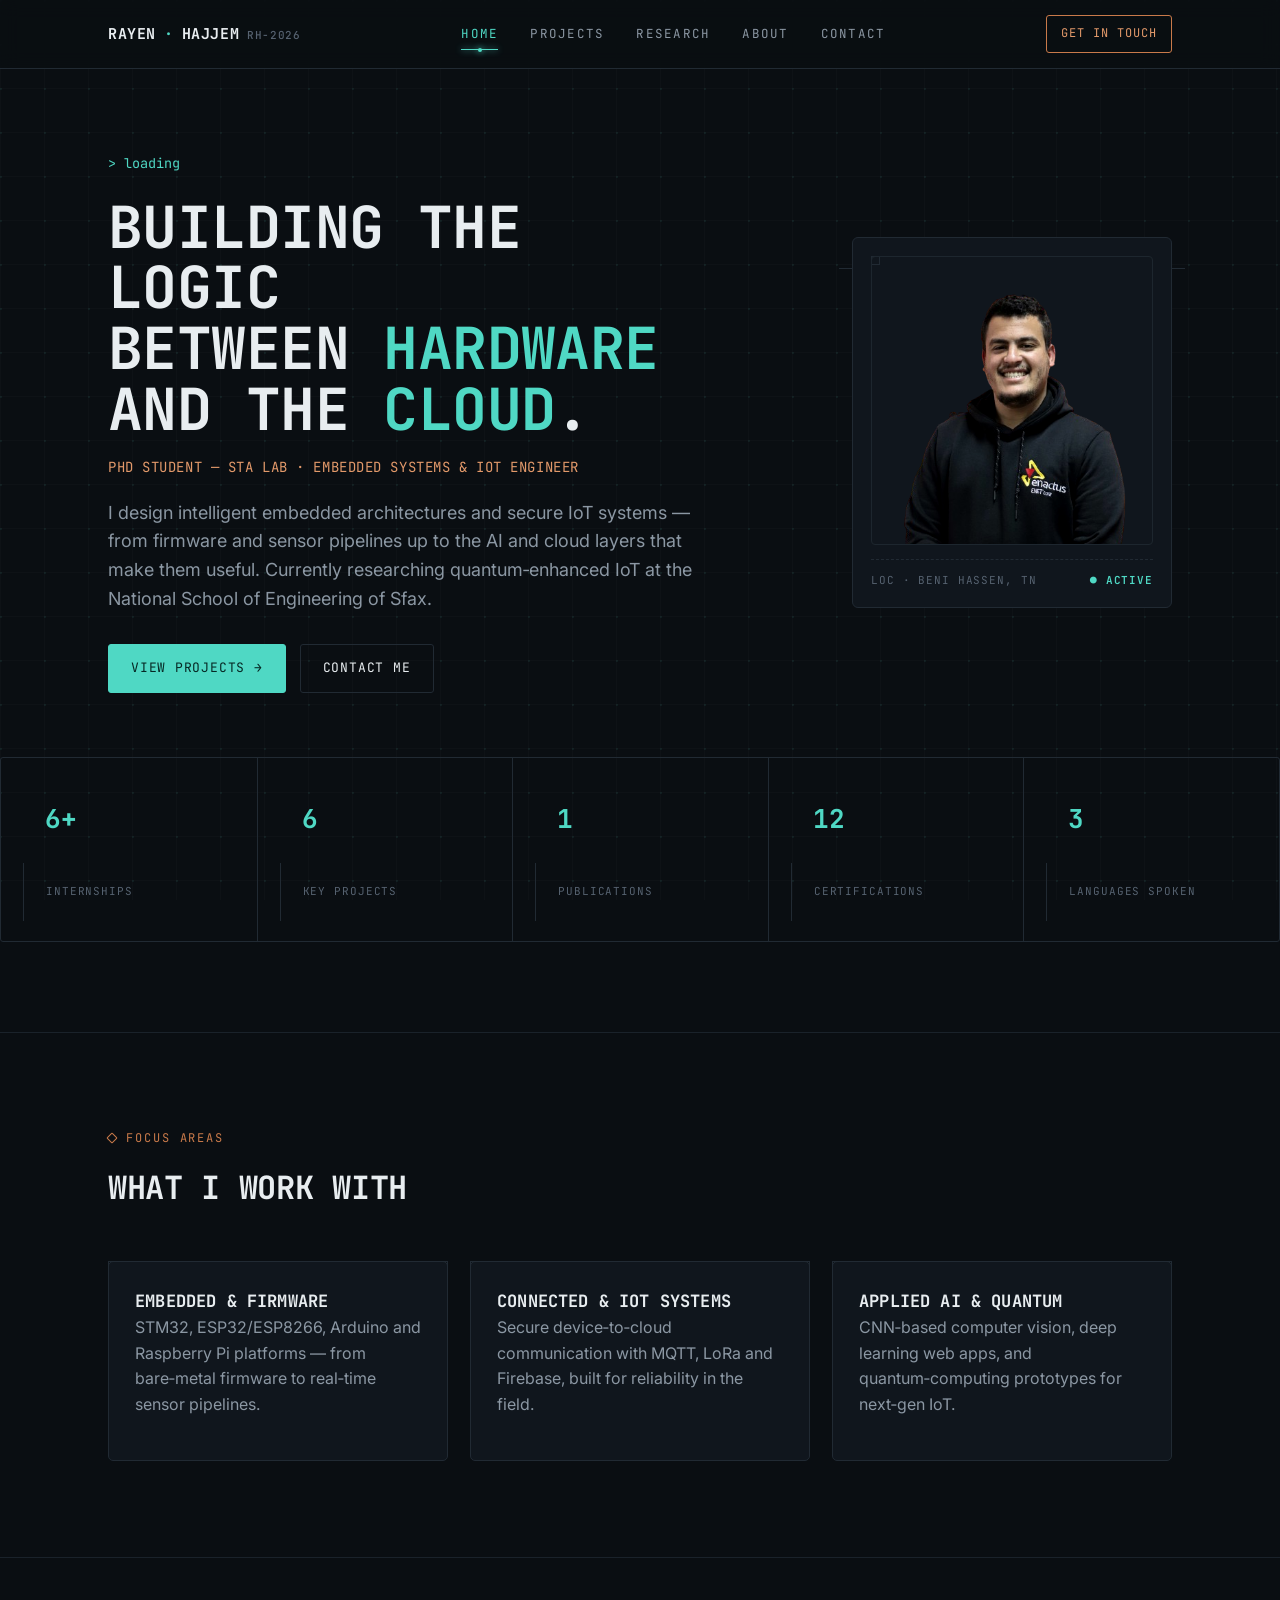
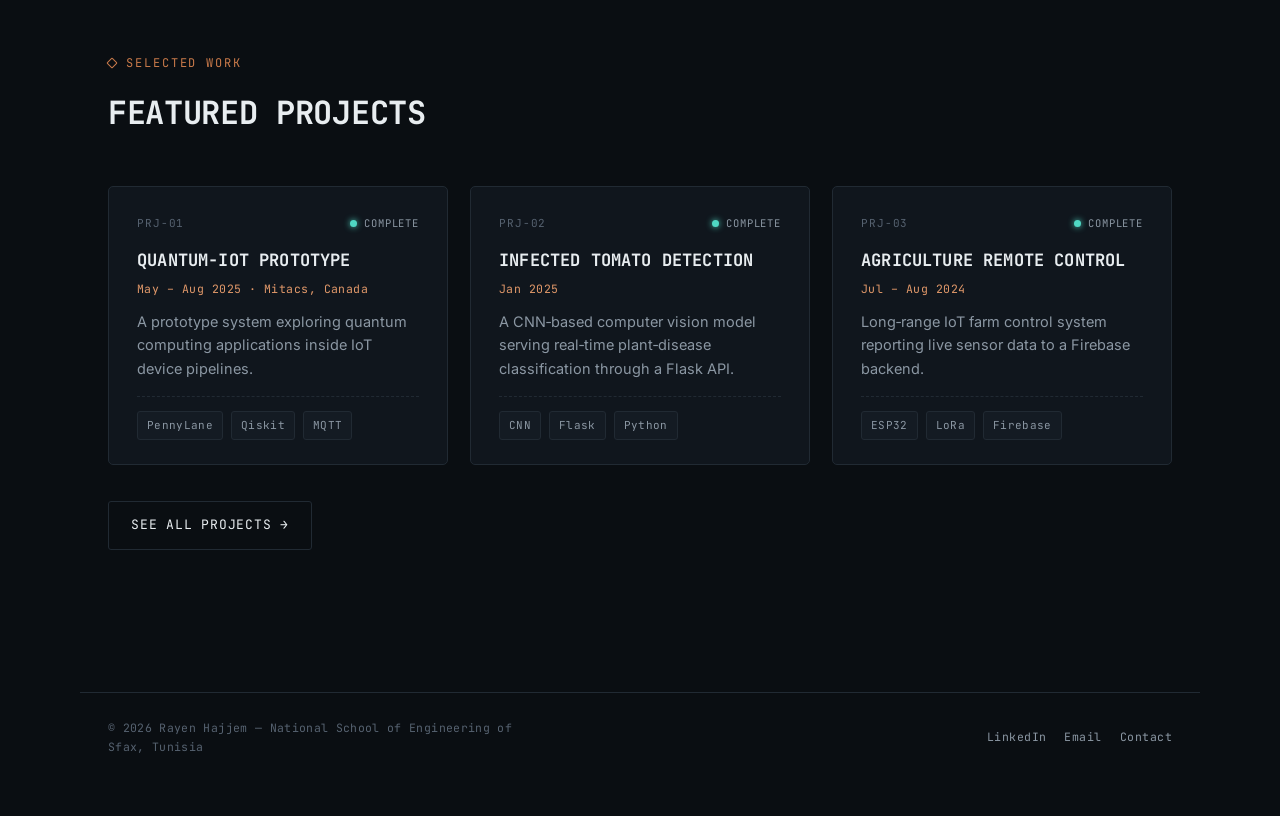
==== index.html @ 05e2f28f "Add files via upload" ====
<!DOCTYPE html>
<html lang="en">
<head>
<meta charset="UTF-8">
<meta name="viewport" content="width=device-width, initial-scale=1.0">
<title>Rayen Hajjem — Embedded &amp; Connected Systems Engineer</title>
<meta name="description" content="Rayen Hajjem — PhD student, embedded systems &amp; IoT engineer. Quantum-IoT research, secure connected systems, and applied AI.">
<link rel="preconnect" href="https://fonts.googleapis.com">
<link rel="stylesheet" href="style.css">
</head>
<body>

<header class="topbar">
  <div class="topbar-inner">
    <a href="index.html" class="brand">RAYEN<span class="dot">·</span>HAJJEM <span class="part-no">RH‑2026</span></a>
    <nav class="navlinks" id="navlinks">
      <a href="index.html" class="active">Home</a>
      <a href="projects.html">Projects</a>
      <a href="research.html">Research</a>
      <a href="about.html">About</a>
      <a href="contact.html">Contact</a>
    </nav>
    <a href="contact.html" class="navcta">Get in touch</a>
    <button class="menu-toggle" aria-label="Toggle menu" aria-expanded="false">
      <svg viewBox="0 0 24 24" fill="none" stroke="currentColor" stroke-width="2"><path d="M3 6h18M3 12h18M3 18h18"/></svg>
    </button>
  </div>
</header>

<main>
  <section class="hero">
    <div class="wrap hero-grid">
      <div>
        <div class="terminal" data-terminal='["> booting rh_profile.sys …","> loading embedded_systems.ko","> connecting sta_lab::phd …  OK"]'></div>
        <h1>Building the logic<br>between <span>hardware</span> and the <span>cloud</span>.</h1>
        <p class="hero-role">PhD Student — STA Lab · Embedded Systems &amp; IoT Engineer</p>
        <p class="lede">I design intelligent embedded architectures and secure IoT systems — from firmware and sensor pipelines up to the AI and cloud layers that make them useful. Currently researching quantum‑enhanced IoT at the National School of Engineering of Sfax.</p>
        <div class="hero-actions">
          <a href="projects.html" class="btn btn-primary">View projects →</a>
          <a href="contact.html" class="btn btn-ghost">Contact me</a>
        </div>
      </div>

      <div class="chip-frame reveal">
        <div class="card-corner"></div>
        <div class="card-corner"></div>
        <img src="photo.png" alt="Portrait of Rayen Hajjem" class="chip-photo">
        <div class="chip-caption">
          <span>LOC · Beni Hassen, TN</span>
          <b>● ACTIVE</b>
        </div>
      </div>
    </div>

    <div class="stat-strip reveal">
      <div>
        <div class="stat-num">6+</div>
        <div class="stat-label">Internships</div>
      </div>
      <div>
        <div class="stat-num">6</div>
        <div class="stat-label">Key Projects</div>
      </div>
      <div>
        <div class="stat-num">1</div>
        <div class="stat-label">Publications</div>
      </div>
      <div>
        <div class="stat-num">12</div>
        <div class="stat-label">Certifications</div>
      </div>
      <div>
        <div class="stat-num">3</div>
        <div class="stat-label">Languages Spoken</div>
      </div>
    </div>
  </section>

  <section>
    <div class="wrap">
      <div class="section-head reveal">
        <p class="eyebrow">Focus areas</p>
        <h2>What I work with</h2>
      </div>
      <div class="grid grid-3">
        <div class="card reveal">
          <span class="card-corner"></span><span class="card-corner"></span>
          <h3>Embedded &amp; Firmware</h3>
          <p>STM32, ESP32/ESP8266, Arduino and Raspberry Pi platforms — from bare‑metal firmware to real‑time sensor pipelines.</p>
        </div>
        <div class="card reveal">
          <span class="card-corner"></span><span class="card-corner"></span>
          <h3>Connected &amp; IoT Systems</h3>
          <p>Secure device‑to‑cloud communication with MQTT, LoRa and Firebase, built for reliability in the field.</p>
        </div>
        <div class="card reveal">
          <span class="card-corner"></span><span class="card-corner"></span>
          <h3>Applied AI &amp; Quantum</h3>
          <p>CNN‑based computer vision, deep learning web apps, and quantum‑computing prototypes for next‑gen IoT.</p>
        </div>
      </div>
    </div>
  </section>

  <section>
    <div class="wrap">
      <div class="section-head reveal">
        <p class="eyebrow">Selected work</p>
        <h2>Featured projects</h2>
      </div>
      <div class="grid grid-3">
        <div class="pcard reveal">
          <div class="pcard-top"><span class="pcard-id">PRJ‑01</span><span class="pcard-status"><span class="led"></span>Complete</span></div>
          <h3>Quantum‑IoT Prototype</h3>
          <span class="date">May – Aug 2025 · Mitacs, Canada</span>
          <p>A prototype system exploring quantum computing applications inside IoT device pipelines.</p>
          <div class="pins"><span class="pin">PennyLane</span><span class="pin">Qiskit</span><span class="pin">MQTT</span></div>
        </div>
        <div class="pcard reveal">
          <div class="pcard-top"><span class="pcard-id">PRJ‑02</span><span class="pcard-status"><span class="led"></span>Complete</span></div>
          <h3>Infected Tomato Detection</h3>
          <span class="date">Jan 2025</span>
          <p>A CNN‑based computer vision model serving real‑time plant‑disease classification through a Flask API.</p>
          <div class="pins"><span class="pin">CNN</span><span class="pin">Flask</span><span class="pin">Python</span></div>
        </div>
        <div class="pcard reveal">
          <div class="pcard-top"><span class="pcard-id">PRJ‑03</span><span class="pcard-status"><span class="led"></span>Complete</span></div>
          <h3>Agriculture Remote Control</h3>
          <span class="date">Jul – Aug 2024</span>
          <p>Long‑range IoT farm control system reporting live sensor data to a Firebase backend.</p>
          <div class="pins"><span class="pin">ESP32</span><span class="pin">LoRa</span><span class="pin">Firebase</span></div>
        </div>
      </div>
      <div style="margin-top:36px;">
        <a href="projects.html" class="btn btn-ghost">See all projects →</a>
      </div>
    </div>
  </section>
</main>

<footer>
  <div class="wrap footer-inner">
    <p>© 2026 Rayen Hajjem — National School of Engineering of Sfax, Tunisia</p>
    <div class="footer-links">
      <a href="https://linkedin.com/in/rayen-hajjem" target="_blank" rel="noopener">LinkedIn</a>
      <a href="mailto:rayenhajjem04@gmail.com">Email</a>
      <a href="contact.html">Contact</a>
    </div>
  </div>
</footer>

<script src="script.js"></script>
</body>
</html>
---- style.css ----
/* =========================================================
   RAYEN HAJJEM — PORTFOLIO
   Design system: "Datasheet / PCB substrate"
   ========================================================= */

@import url('https://fonts.googleapis.com/css2?family=JetBrains+Mono:wght@400;500;600;700;800&family=Inter:wght@400;500;600;700;800&display=swap');

:root{
  /* --- colour tokens --- */
  --bg:            #0a0e12;
  --bg-soft:       #0d1218;
  --surface:       #10161d;
  --surface-2:     #141b23;
  --line:          #212a33;
  --line-soft:     #1a222a;
  --copper:        #c97a4a;
  --copper-bright: #e2996a;
  --signal:        #4fd8c4;
  --signal-dim:    #2c7d72;
  --amber:         #e8a33d;
  --text:          #e8edf0;
  --text-dim:      #8b97a3;
  --text-faint:    #566270;
  --danger:        #d9634f;

  --mono: 'JetBrains Mono', ui-monospace, SFMono-Regular, monospace;
  --sans: 'Inter', -apple-system, BlinkMacSystemFont, 'Segoe UI', sans-serif;

  --maxw: 1120px;
  --radius: 3px;
}

*, *::before, *::after{ box-sizing: border-box; }
html{ scroll-behavior: smooth; }
html, body{ margin:0; padding:0; }

body{
  background: var(--bg);
  color: var(--text);
  font-family: var(--sans);
  font-size: 16px;
  line-height: 1.6;
  -webkit-font-smoothing: antialiased;
  position: relative;
  min-height: 100vh;
}

/* faint PCB grid + via dots painted on the substrate */
body::before{
  content:"";
  position: fixed;
  inset: 0;
  z-index: 0;
  pointer-events: none;
  background-image:
    radial-gradient(circle at 1px 1px, rgba(79,216,196,0.07) 1px, transparent 1px),
    linear-gradient(rgba(255,255,255,0.018) 1px, transparent 1px),
    linear-gradient(90deg, rgba(255,255,255,0.018) 1px, transparent 1px);
  background-size: 44px 44px, 44px 44px, 44px 44px;
  background-position: 0 0, 0 0, 0 0;
}

a{ color: inherit; text-decoration: none; }
img{ max-width: 100%; display:block; }
ul{ list-style: none; margin:0; padding:0; }

::selection{ background: var(--signal); color: #05201c; }

/* focus visibility */
a:focus-visible, button:focus-visible, input:focus-visible, textarea:focus-visible{
  outline: 2px solid var(--signal);
  outline-offset: 3px;
}

@media (prefers-reduced-motion: reduce){
  *{ animation-duration: 0.001ms !important; animation-iteration-count: 1 !important; transition-duration: 0.001ms !important; scroll-behavior: auto !important; }
}

/* ---------- layout shell ---------- */
.wrap{
  max-width: var(--maxw);
  margin: 0 auto;
  padding: 0 28px;
  position: relative;
  z-index: 1;
}

/* ---------- eyebrow / mono labels ---------- */
.eyebrow{
  font-family: var(--mono);
  font-size: 12px;
  letter-spacing: .16em;
  text-transform: uppercase;
  color: var(--copper);
  display: flex;
  align-items: center;
  gap: 10px;
  margin: 0 0 14px;
}
.eyebrow::before{
  content:"";
  width: 8px; height: 8px;
  border: 1.5px solid var(--copper);
  border-radius: 1px;
  transform: rotate(45deg);
  flex-shrink: 0;
}

h1,h2,h3,h4{
  font-family: var(--mono);
  font-weight: 700;
  letter-spacing: -0.01em;
  color: var(--text);
  margin: 0;
  text-transform: uppercase;
}
h1{ font-size: clamp(34px, 5.6vw, 58px); line-height: 1.05; letter-spacing: -0.01em; }
h2{ font-size: clamp(24px, 3.2vw, 32px); }
h3{ font-size: 17px; letter-spacing: .01em; }

p{ color: var(--text-dim); margin: 0 0 1em; max-width: 62ch; }
.lede{ font-size: 18px; color: var(--text-dim); max-width: 58ch; }

/* ---------- top nav (board header) ---------- */
.topbar{
  position: sticky;
  top: 0;
  z-index: 50;
  background: rgba(10,14,18,0.86);
  backdrop-filter: blur(10px);
  border-bottom: 1px solid var(--line);
}
.topbar-inner{
  max-width: var(--maxw);
  margin: 0 auto;
  padding: 0 28px;
  height: 68px;
  display: flex;
  align-items: center;
  justify-content: space-between;
}
.brand{
  font-family: var(--mono);
  font-weight: 700;
  font-size: 15px;
  letter-spacing: .04em;
  display: flex;
  align-items: baseline;
  gap: 8px;
}
.brand .part-no{ color: var(--text-faint); font-weight: 500; font-size: 11px; }
.brand .dot{ color: var(--signal); }

.navlinks{
  display: flex;
  align-items: center;
  gap: 4px;
}
.navlinks a{
  position: relative;
  font-family: var(--mono);
  font-size: 12.5px;
  letter-spacing: .1em;
  text-transform: uppercase;
  color: var(--text-dim);
  padding: 10px 14px;
  transition: color .18s ease;
}
.navlinks a:hover{ color: var(--text); }
.navlinks a.active{ color: var(--signal); }
.navlinks a.active::after{
  content:"";
  position: absolute;
  left: 14px; right: 14px; bottom: 4px;
  height: 1px;
  background: var(--signal);
  box-shadow: 0 0 6px var(--signal);
}
.navlinks a.active::before{
  content:"";
  position: absolute;
  left: 50%; bottom: 2px;
  width: 4px; height: 4px;
  transform: translateX(-50%);
  background: var(--signal);
  border-radius: 50%;
  box-shadow: 0 0 6px var(--signal);
}

.navcta{
  font-family: var(--mono);
  font-size: 12px;
  letter-spacing: .08em;
  text-transform: uppercase;
  border: 1px solid var(--copper);
  color: var(--copper-bright);
  padding: 8px 14px;
  border-radius: var(--radius);
  transition: background .18s ease, color .18s ease;
}
.navcta:hover{ background: var(--copper); color: #14100c; }

.menu-toggle{
  display: none;
  background: none; border: 1px solid var(--line);
  color: var(--text);
  width: 40px; height: 40px;
  border-radius: var(--radius);
  align-items: center; justify-content: center;
  cursor: pointer;
}
.menu-toggle svg{ width: 18px; height: 18px; }

@media (max-width: 820px){
  .navlinks{
    position: fixed;
    inset: 68px 0 0 0;
    background: var(--bg-soft);
    flex-direction: column;
    align-items: stretch;
    padding: 10px 20px 30px;
    border-bottom: 1px solid var(--line);
    display: none;
    gap: 0;
  }
  .navlinks.open{ display: flex; }
  .navlinks a{ padding: 16px 4px; border-bottom: 1px solid var(--line-soft); }
  .navlinks a.active::after, .navlinks a.active::before{ display:none; }
  .navcta{ display:none; }
  .menu-toggle{ display: flex; }
}

/* ---------- sections ---------- */
section{ position: relative; z-index: 1; padding: 96px 0; border-bottom: 1px solid var(--line-soft); }
section:last-of-type{ border-bottom: none; }
.section-head{ margin-bottom: 48px; max-width: 640px; }

/* ---------- hero ---------- */
.hero{
  padding: 84px 0 90px;
  position: relative;
  overflow: hidden;
}
.hero-grid{
  display: grid;
  grid-template-columns: 1.15fr 0.85fr;
  gap: 48px;
  align-items: center;
}
@media (max-width: 900px){ .hero-grid{ grid-template-columns: 1fr; } }

.terminal{
  font-family: var(--mono);
  font-size: 13.5px;
  color: var(--signal);
  margin-bottom: 22px;
  min-height: 20px;
}
.terminal .caret{
  display:inline-block; width:8px; height:14px;
  background: var(--signal); margin-left:2px;
  animation: blink 1s steps(1) infinite;
  vertical-align: -2px;
}
@keyframes blink{ 50%{ opacity:0; } }

.hero h1 span{ color: var(--signal); }
.hero-role{
  font-family: var(--mono);
  font-size: 14px;
  letter-spacing: .04em;
  color: var(--copper-bright);
  margin: 16px 0 20px;
  text-transform: uppercase;
}
.hero-actions{ display:flex; gap:14px; margin-top: 30px; flex-wrap: wrap; }

.btn{
  font-family: var(--mono);
  font-size: 13px;
  letter-spacing: .06em;
  text-transform: uppercase;
  padding: 13px 22px;
  border-radius: var(--radius);
  display: inline-flex; align-items:center; gap:10px;
  transition: transform .15s ease, background .18s ease, border-color .18s ease, color .18s ease;
}
.btn-primary{ background: var(--signal); color: #062824; border: 1px solid var(--signal); }
.btn-primary:hover{ transform: translateY(-2px); background: #6de5d3; }
.btn-ghost{ border: 1px solid var(--line); color: var(--text); }
.btn-ghost:hover{ border-color: var(--copper); color: var(--copper-bright); transform: translateY(-2px); }

/* ---------- portrait / chip module ---------- */
.chip-frame{
  position: relative;
  border: 1px solid var(--line);
  background: var(--surface);
  border-radius: 6px;
  padding: 18px;
  max-width: 320px;
  margin-left: auto;
}
.chip-frame::before, .chip-frame::after{
  content:"";
  position:absolute;
  width: 14px; height: 1px;
  background: var(--line);
  top: 30px;
}
.chip-frame::before{ left:-14px; }
.chip-frame::after{ right:-14px; }
.chip-photo{
  border-radius: 4px;
  border: 1px solid var(--line);
  filter: grayscale(.15) contrast(1.05);
  width: 100%;
}
.chip-caption{
  font-family: var(--mono);
  font-size: 11px;
  letter-spacing: .08em;
  text-transform: uppercase;
  color: var(--text-faint);
  display:flex; justify-content: space-between;
  margin-top: 14px;
  border-top: 1px dashed var(--line);
  padding-top: 12px;
}
.chip-caption b{ color: var(--signal); font-weight: 600; }

/* ---------- stat strip ---------- */
.stat-strip{
  display: grid;
  grid-template-columns: repeat(5, 1fr);
  border: 1px solid var(--line);
  border-radius: var(--radius);
  overflow: hidden;
  margin-top: 64px;
}
.stat-strip div{
  padding: 20px 22px;
  border-left: 1px solid var(--line);
}
.stat-strip div:first-child{ border-left:none; }
.stat-num{ font-family: var(--mono); font-size: 26px; font-weight:700; color: var(--signal); }
.stat-label{ font-family: var(--mono); font-size: 11px; letter-spacing:.08em; text-transform:uppercase; color: var(--text-faint); margin-top:4px; }
@media (max-width: 900px){
  .stat-strip{ grid-template-columns: repeat(3,1fr); }
  .stat-strip div:nth-child(4){ border-left:none; }
}
@media (max-width: 700px){
  .stat-strip{ grid-template-columns: repeat(2,1fr); }
  .stat-strip div:nth-child(3){ border-left:none; }
  .stat-strip div:nth-child(4){ border-left:1px solid var(--line); }
}
@media (max-width: 480px){
  .stat-strip{ grid-template-columns: 1fr; }
  .stat-strip div{ border-left:none !important; border-top: 1px solid var(--line); }
  .stat-strip div:first-child{ border-top:none; }
}

/* ---------- card grid ---------- */
.grid{ display:grid; gap: 22px; }
.grid-2{ grid-template-columns: repeat(2, 1fr); }
.grid-3{ grid-template-columns: repeat(3, 1fr); }
@media (max-width: 900px){ .grid-2, .grid-3{ grid-template-columns: 1fr; } }

.card{
  position: relative;
  background: var(--surface);
  border: 1px solid var(--line);
  border-radius: 5px;
  padding: 26px;
  transition: border-color .2s ease, transform .2s ease;
}
.card:hover{ border-color: var(--signal-dim); transform: translateY(-3px); }
.card-corner{ position:absolute; width:9px; height:9px; border: 1.4px solid var(--line); }
.card .card-corner:nth-of-type(1){ top:-1px; left:-1px; border-right:none; border-bottom:none; }
.card .card-corner:nth-of-type(2){ top:-1px; right:-1px; border-left:none; border-bottom:none; }

/* status LED */
.led{ width:7px; height:7px; border-radius:50%; background: var(--signal); box-shadow: 0 0 6px var(--signal); display:inline-block; }
.led.amber{ background: var(--amber); box-shadow: 0 0 6px var(--amber); }

/* project datasheet card */
.pcard{
  background: var(--surface);
  border: 1px solid var(--line);
  border-radius: 5px;
  padding: 28px 28px 24px;
  transition: border-color .2s ease, transform .2s ease;
}
.pcard:hover{ border-color: var(--copper); transform: translateY(-3px); }
.pcard-top{ display:flex; align-items:center; justify-content:space-between; margin-bottom: 14px; }
.pcard-id{ font-family: var(--mono); font-size: 11px; color: var(--text-faint); letter-spacing:.08em; }
.pcard-status{ display:flex; align-items:center; gap:7px; font-family: var(--mono); font-size: 10.5px; letter-spacing:.08em; text-transform:uppercase; color: var(--text-dim); }
.pcard h3{ margin-bottom: 6px; }
.pcard .date{ font-family: var(--mono); font-size:11.5px; color: var(--copper-bright); letter-spacing:.04em; margin-bottom:12px; display:block; }
.pcard p{ font-size: 14.5px; margin-bottom: 16px; }
.pins{ display:flex; flex-wrap:wrap; gap:8px; border-top: 1px dashed var(--line); padding-top: 14px; }
.pin{
  font-family: var(--mono); font-size: 11px; letter-spacing:.03em;
  color: var(--text-dim); background: var(--surface-2);
  border: 1px solid var(--line); border-radius: 3px;
  padding: 5px 9px;
}

/* ---------- timeline (education / internships) ---------- */
.tline{ position: relative; padding-left: 28px; }
.tline::before{
  content:"";
  position: absolute; left: 4px; top: 6px; bottom: 6px;
  width: 1px; background: var(--line);
}
.titem{ position: relative; padding-bottom: 30px; }
.titem:last-child{ padding-bottom: 0; }
.titem::before{
  content:"";
  position:absolute; left: -28px; top: 5px;
  width: 9px; height: 9px; border-radius: 50%;
  background: var(--bg); border: 2px solid var(--signal);
}
.titem-meta{ font-family: var(--mono); font-size: 11.5px; color: var(--copper-bright); letter-spacing:.05em; margin-bottom: 4px; }
.titem h3{ margin-bottom: 4px; font-size: 15.5px; }
.titem p{ font-size: 14px; margin-bottom: 0; }

/* ---------- skills ---------- */
.skillrow{ display:flex; justify-content: space-between; align-items:baseline; padding: 14px 0; border-bottom: 1px solid var(--line-soft); }
.skillrow:last-child{ border-bottom:none; }
.skillrow .label{ font-family: var(--mono); font-size: 12px; letter-spacing:.08em; text-transform: uppercase; color: var(--text-faint); width: 120px; flex-shrink:0; }
.skilltags{ display:flex; flex-wrap:wrap; gap:8px; justify-content:flex-end; flex:1; }
.tag{ font-family: var(--mono); font-size: 12px; color: var(--text-dim); border: 1px solid var(--line); border-radius: 3px; padding: 5px 10px; }
@media (max-width: 700px){
  .skillrow{ flex-direction: column; align-items: flex-start; gap: 10px; }
  .skilltags{ justify-content: flex-start; }
}

/* ---------- certification cards ---------- */
.cert-card{ padding: 24px 24px 22px; }
.cert-top{ display:flex; align-items:center; justify-content:space-between; margin-bottom: 14px; }
.cert-issuer{ font-family: var(--mono); font-size: 10.5px; letter-spacing:.1em; text-transform:uppercase; color: var(--copper-bright); }
.cert-card h3{ text-transform:none; font-size: 16px; line-height:1.35; margin-bottom: 10px; }
.cert-meta{ font-family: var(--mono); font-size: 11.5px; color: var(--text-faint); border-top: 1px dashed var(--line); padding-top: 12px; display:flex; flex-wrap:wrap; gap: 6px 12px; }
.cert-meta b{ color: var(--signal); font-weight: 600; }

/* ---------- badges (certifications / languages) ---------- */
.badgewrap{ display:flex; flex-wrap:wrap; gap:10px; }
.badge{
  font-family: var(--mono); font-size: 12px; letter-spacing:.03em;
  border: 1px solid var(--line); border-radius: 3px;
  padding: 9px 13px; color: var(--text-dim);
  display:flex; align-items:center; gap:8px;
}
.badge .led{ width:5px; height:5px; }

/* ---------- contact / pinout ---------- */
.pinout{ border: 1px solid var(--line); border-radius: 6px; overflow: hidden; }
.pinrow{
  display:grid; grid-template-columns: 90px 1fr auto;
  align-items:center; gap: 16px;
  padding: 22px 24px; border-bottom: 1px solid var(--line);
  transition: background .18s ease;
}
.pinrow:last-child{ border-bottom:none; }
.pinrow:hover{ background: var(--surface); }
.pinrow .pnum{ font-family: var(--mono); color: var(--text-faint); font-size: 12px; }
.pinrow .pname{ font-family: var(--mono); font-size: 12px; letter-spacing:.08em; text-transform:uppercase; color: var(--text-faint); }
.pinrow .pval{ font-size: 16px; color: var(--text); }
.pinrow .parrow{ font-family: var(--mono); color: var(--signal); opacity:0; transition: opacity .18s ease, transform .18s ease; }
.pinrow:hover .parrow{ opacity:1; transform: translateX(3px); }
@media (max-width: 620px){
  .pinrow{ grid-template-columns: 1fr; gap:4px; }
  .pinrow .parrow{ display:none; }
}

/* ---------- footer ---------- */
footer{ padding: 46px 0 60px; position: relative; z-index:1; }
.footer-inner{ display:flex; justify-content: space-between; align-items:center; flex-wrap:wrap; gap:16px; border-top: 1px solid var(--line); padding-top: 26px; }
.footer-inner p{ margin:0; font-family: var(--mono); font-size: 11.5px; color: var(--text-faint); letter-spacing:.03em; }
.footer-links{ display:flex; gap: 18px; }
.footer-links a{ font-family: var(--mono); font-size: 11.5px; color: var(--text-dim); letter-spacing:.04em; }
.footer-links a:hover{ color: var(--signal); }

/* ---------- page header (non-home pages) ---------- */
.pagehead{ padding: 64px 0 40px; }
.pagehead .lede{ margin-top: 14px; }

/* ---------- reveal on scroll ---------- */
.reveal{ opacity:0; transform: translateY(14px); transition: opacity .6s ease, transform .6s ease; }
.reveal.in{ opacity:1; transform: translateY(0); }

/* ---------- publications ---------- */
.pub-card{
  position: relative;
  background: var(--surface);
  border: 1px solid var(--line);
  border-radius: 5px;
  padding: 28px;
  transition: border-color .2s ease, transform .2s ease;
}
.pub-card:hover{ border-color: var(--signal-dim); transform: translateY(-2px); }
.pub-top{ display:flex; align-items:center; justify-content:space-between; gap:16px; flex-wrap:wrap; margin-bottom: 12px; }
.pub-date{ font-family: var(--mono); font-size: 11.5px; letter-spacing:.08em; color: var(--copper-bright); }
.pub-status{ display:flex; align-items:center; gap:7px; font-family: var(--mono); font-size: 10.5px; letter-spacing:.08em; text-transform:uppercase; color: var(--text-dim); }
.pub-card h3{ text-transform: none; font-size: 19px; line-height:1.3; margin-bottom: 10px; }
.pub-authors{ font-family: var(--mono); font-size: 12.5px; color: var(--text-dim); margin-bottom: 14px; }
.pub-authors b{ color: var(--text); font-weight:600; }
.pub-meta{ display:flex; flex-wrap:wrap; gap:8px; margin-bottom: 16px; }
.pub-link{
  font-family: var(--mono); font-size: 12px; letter-spacing:.05em; text-transform:uppercase;
  color: var(--signal); border: 1px solid var(--signal-dim); border-radius: 3px;
  padding: 8px 13px; display:inline-flex; align-items:center; gap:8px;
  transition: background .18s ease, color .18s ease;
}
.pub-link:hover{ background: var(--signal); color: #062824; }

.pub-stub-list{ border: 1px solid var(--line); border-radius: 6px; overflow: hidden; margin-top: 18px; }
.pub-stub{
  display:grid; grid-template-columns: 130px 1fr auto;
  align-items:center; gap: 16px;
  padding: 16px 22px; border-bottom: 1px solid var(--line);
  font-family: var(--mono);
}
.pub-stub:last-child{ border-bottom:none; }
.pub-stub .pdate{ font-size: 12px; color: var(--text-dim); }
.pub-stub .ptitle{ font-size: 12.5px; color: var(--text-faint); letter-spacing:.02em; text-transform:uppercase; }
.pub-stub .ppending{ font-size: 10.5px; color: var(--text-faint); border: 1px dashed var(--line); border-radius: 3px; padding: 4px 8px; letter-spacing:.06em; text-transform:uppercase; }
@media (max-width: 620px){
  .pub-stub{ grid-template-columns: 1fr; gap:6px; }
}

/* form (about/contact quick copy) */
.copyline{ display:flex; align-items:center; gap:10px; }
.copybtn{
  font-family: var(--mono); font-size: 11px; color: var(--text-faint);
  border: 1px solid var(--line); border-radius: 3px; padding: 4px 8px;
  cursor: pointer; background: transparent; transition: color .15s ease, border-color .15s ease;
}
.copybtn:hover{ color: var(--signal); border-color: var(--signal-dim); }
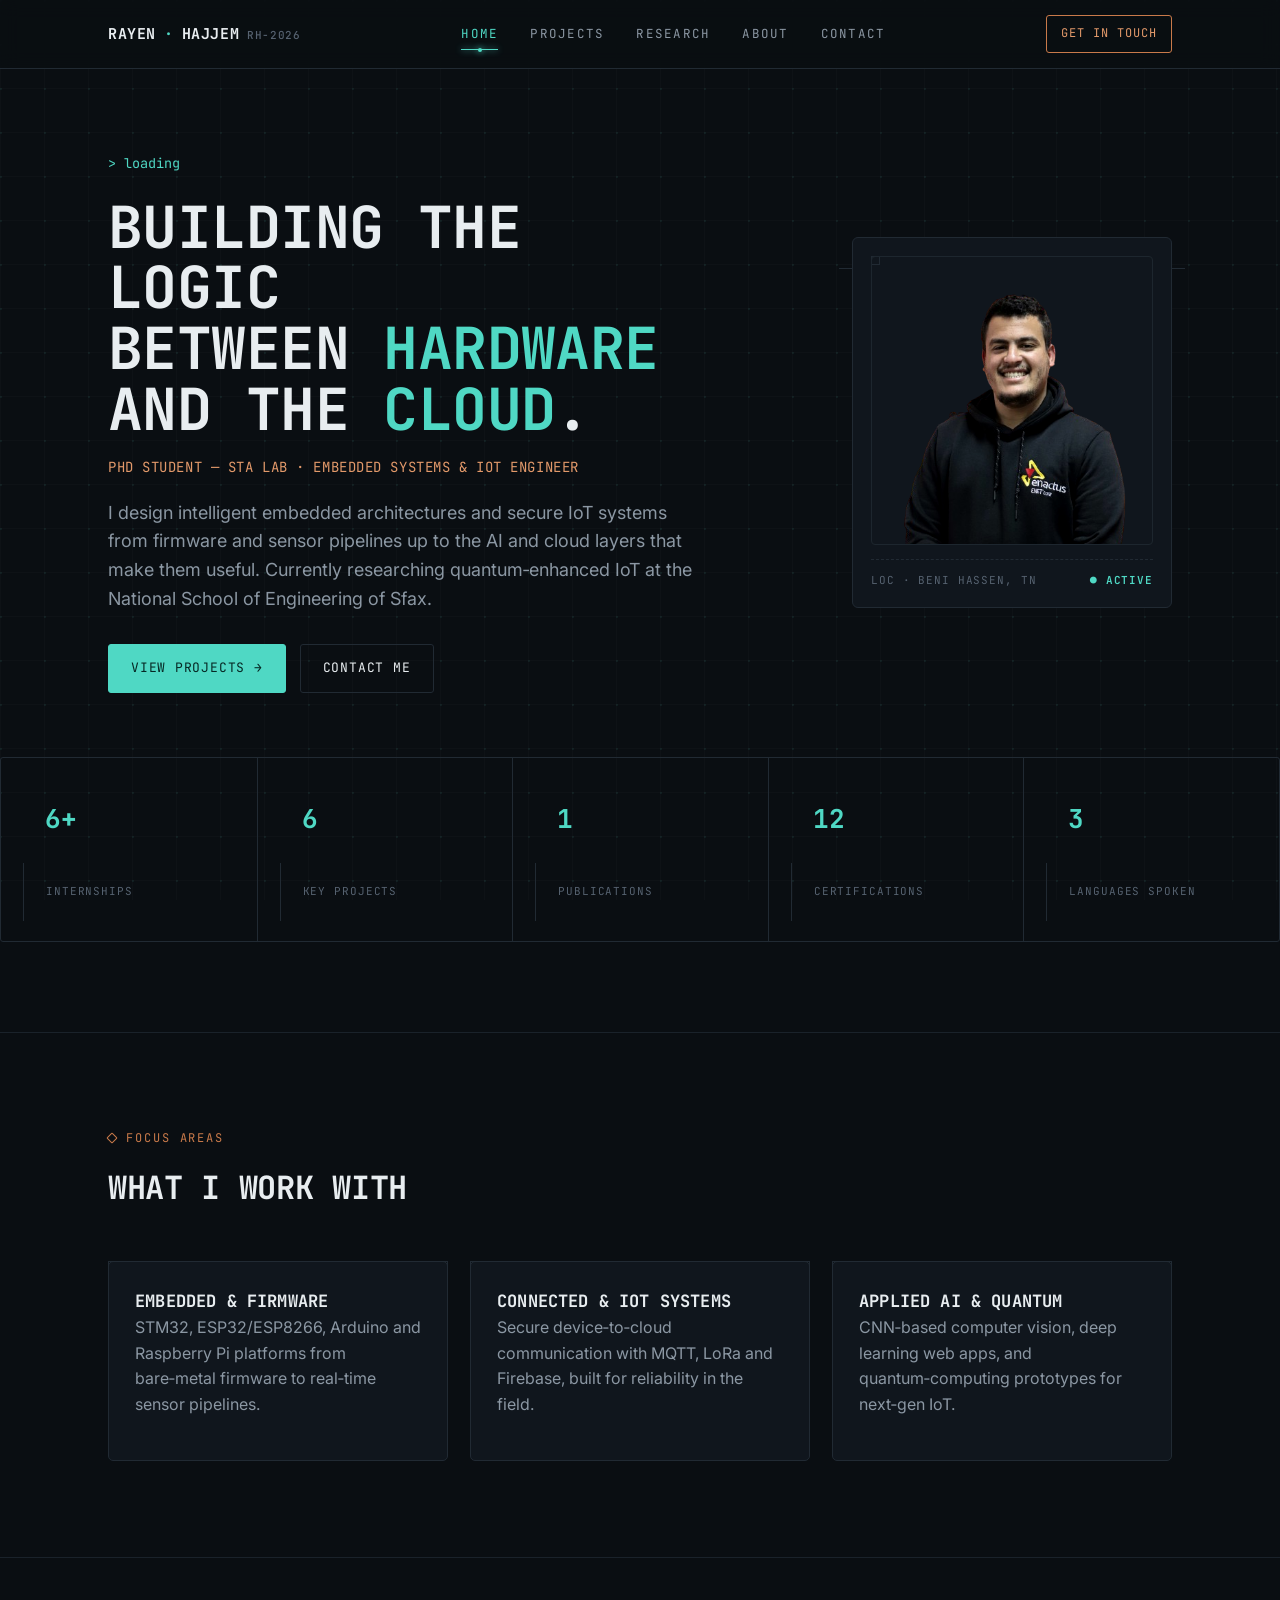
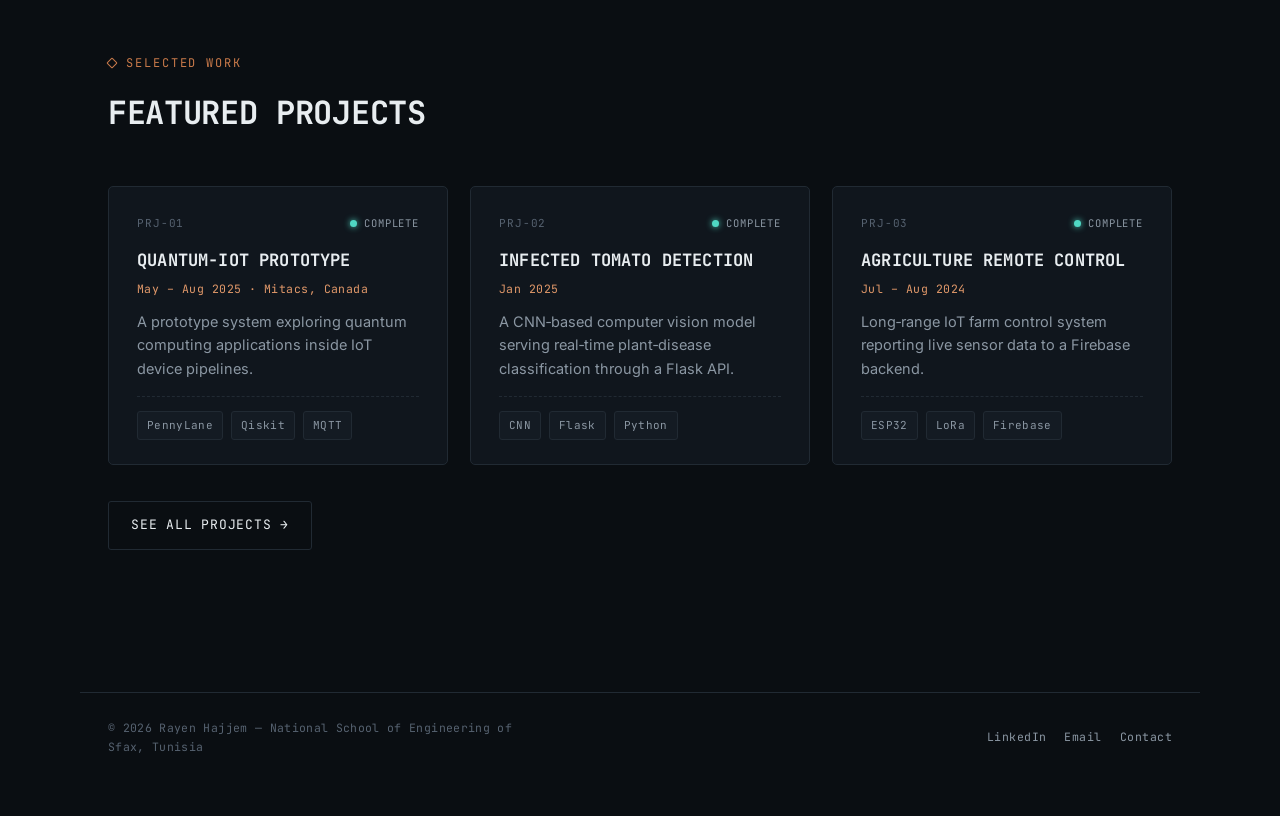
==== commit 83675420: "Add files via upload" ====
--- a/index.html
+++ b/index.html
@@ -34,7 +34,7 @@
         <div class="terminal" data-terminal='["> booting rh_profile.sys …","> loading embedded_systems.ko","> connecting sta_lab::phd …  OK"]'></div>
         <h1>Building the logic<br>between <span>hardware</span> and the <span>cloud</span>.</h1>
         <p class="hero-role">PhD Student — STA Lab · Embedded Systems &amp; IoT Engineer</p>
-        <p class="lede">I design intelligent embedded architectures and secure IoT systems — from firmware and sensor pipelines up to the AI and cloud layers that make them useful. Currently researching quantum‑enhanced IoT at the National School of Engineering of Sfax.</p>
+        <p class="lede">I design intelligent embedded architectures and secure IoT systems from firmware and sensor pipelines up to the AI and cloud layers that make them useful. Currently researching quantum‑enhanced IoT at the National School of Engineering of Sfax.</p>
         <div class="hero-actions">
           <a href="projects.html" class="btn btn-primary">View projects →</a>
           <a href="contact.html" class="btn btn-ghost">Contact me</a>
@@ -86,7 +86,7 @@
         <div class="card reveal">
           <span class="card-corner"></span><span class="card-corner"></span>
           <h3>Embedded &amp; Firmware</h3>
-          <p>STM32, ESP32/ESP8266, Arduino and Raspberry Pi platforms — from bare‑metal firmware to real‑time sensor pipelines.</p>
+          <p>STM32, ESP32/ESP8266, Arduino and Raspberry Pi platforms from bare‑metal firmware to real‑time sensor pipelines.</p>
         </div>
         <div class="card reveal">
           <span class="card-corner"></span><span class="card-corner"></span>
--- a/style.css
+++ b/style.css
@@ -443,6 +443,35 @@
 .cert-meta{ font-family: var(--mono); font-size: 11.5px; color: var(--text-faint); border-top: 1px dashed var(--line); padding-top: 12px; display:flex; flex-wrap:wrap; gap: 6px 12px; }
 .cert-meta b{ color: var(--signal); font-weight: 600; }
 
+/* ---------- transmission form (contact) ---------- */
+.form-card{ padding: 30px 30px 28px; }
+.form-card h3{ margin-bottom: 6px; }
+.form-card > p{ font-size: 14px; margin-bottom: 22px; }
+.field{ margin-bottom: 18px; }
+.field label{
+  display:block; font-family: var(--mono); font-size: 11px; letter-spacing:.1em;
+  text-transform: uppercase; color: var(--text-faint); margin-bottom: 8px;
+}
+.field input, .field textarea{
+  width: 100%;
+  background: var(--surface-2);
+  border: 1px solid var(--line);
+  border-radius: var(--radius);
+  color: var(--text);
+  font-family: var(--sans);
+  font-size: 14.5px;
+  padding: 12px 14px;
+  transition: border-color .18s ease;
+}
+.field input::placeholder, .field textarea::placeholder{ color: var(--text-faint); }
+.field input:focus, .field textarea:focus{
+  outline: none; border-color: var(--signal);
+}
+.field textarea{ resize: vertical; min-height: 120px; font-family: var(--sans); }
+.field-row{ display:grid; grid-template-columns: 1fr 1fr; gap: 18px; }
+@media (max-width: 620px){ .field-row{ grid-template-columns: 1fr; } }
+.form-status{ font-family: var(--mono); font-size: 12px; color: var(--signal); margin-top: 14px; min-height: 16px; }
+
 /* ---------- badges (certifications / languages) ---------- */
 .badgewrap{ display:flex; flex-wrap:wrap; gap:10px; }
 .badge{
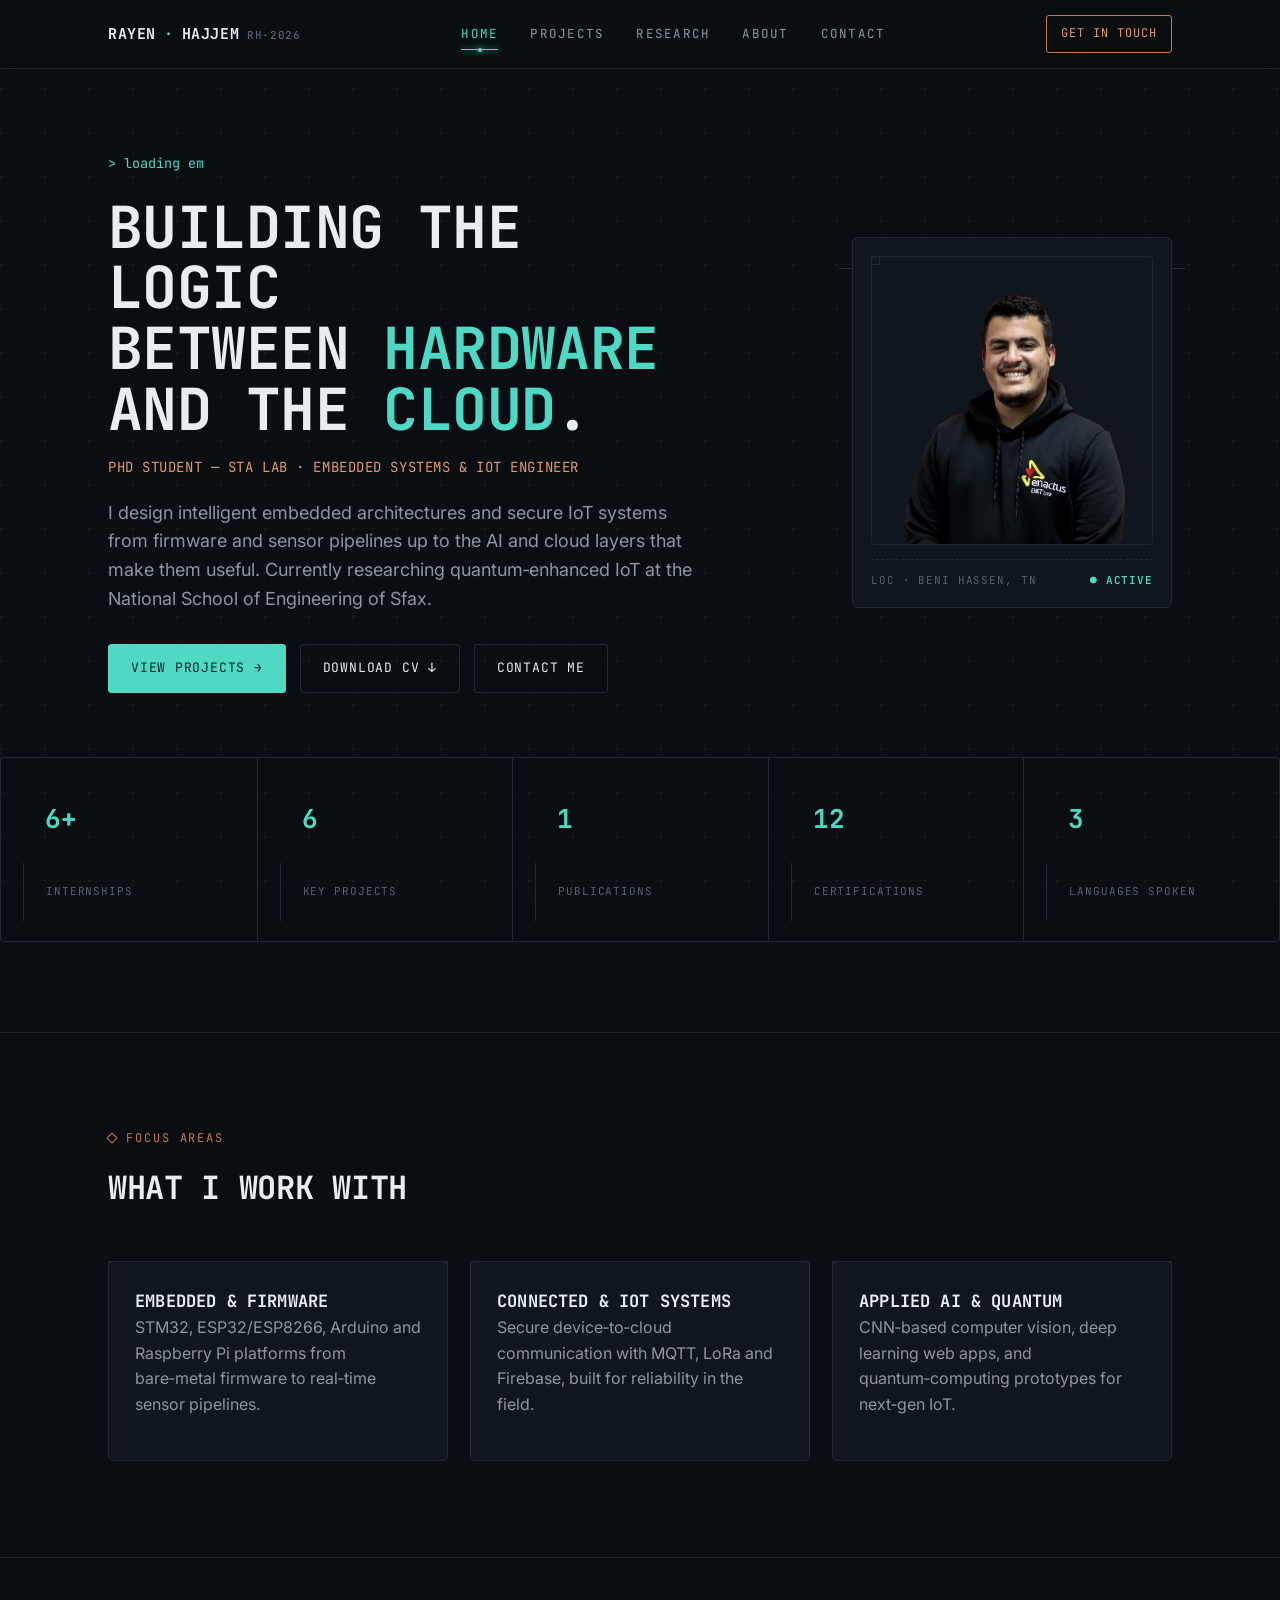
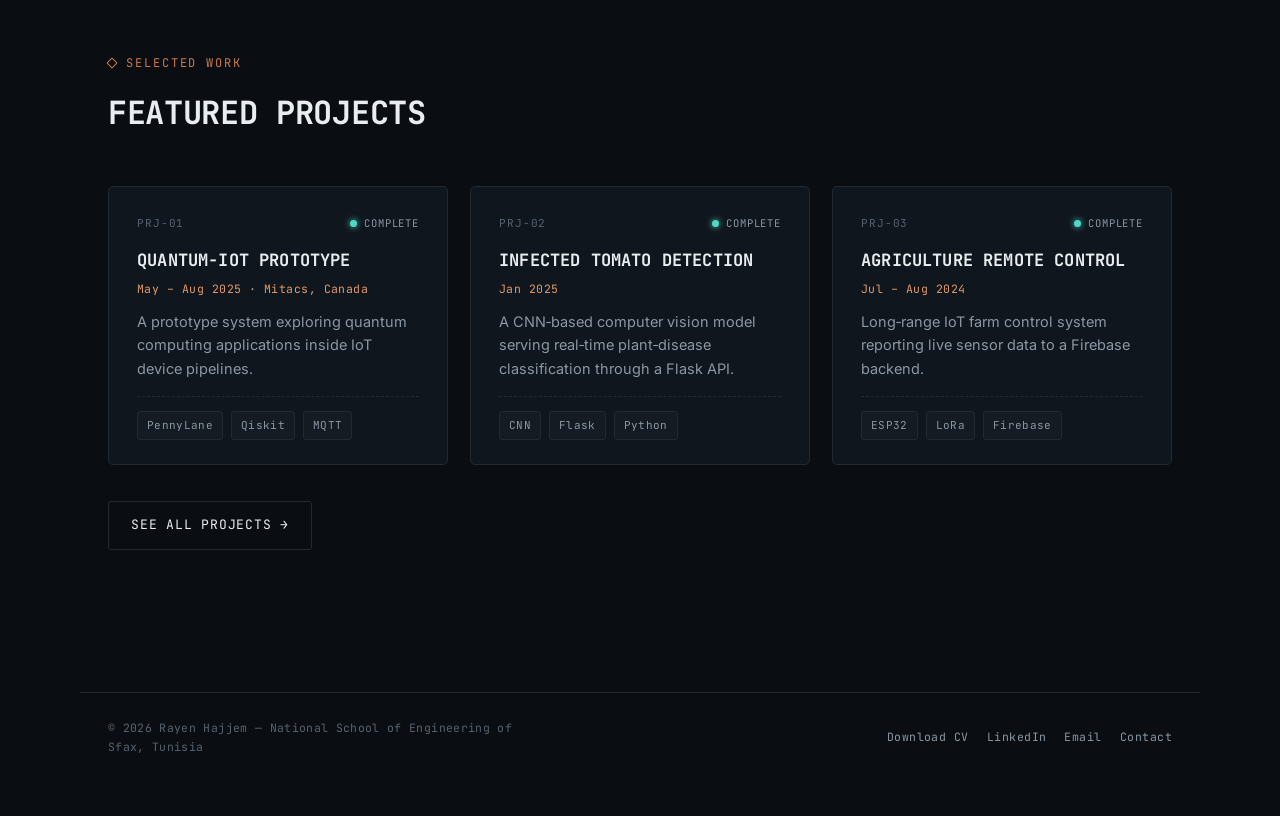
==== commit 8d0f0190: "Add files via upload" ====
--- a/index.html
+++ b/index.html
@@ -37,6 +37,7 @@
         <p class="lede">I design intelligent embedded architectures and secure IoT systems from firmware and sensor pipelines up to the AI and cloud layers that make them useful. Currently researching quantum‑enhanced IoT at the National School of Engineering of Sfax.</p>
         <div class="hero-actions">
           <a href="projects.html" class="btn btn-primary">View projects →</a>
+          <a href="assets/Rayen_Hajjem_CV.pdf" target="_blank" rel="noopener" download class="btn btn-ghost">Download CV ↓</a>
           <a href="contact.html" class="btn btn-ghost">Contact me</a>
         </div>
       </div>
@@ -142,6 +143,7 @@
   <div class="wrap footer-inner">
     <p>© 2026 Rayen Hajjem — National School of Engineering of Sfax, Tunisia</p>
     <div class="footer-links">
+      <a href="assets/Rayen_Hajjem_CV.pdf" target="_blank" rel="noopener" download>Download CV</a>
       <a href="https://linkedin.com/in/rayen-hajjem" target="_blank" rel="noopener">LinkedIn</a>
       <a href="mailto:rayenhajjem04@gmail.com">Email</a>
       <a href="contact.html">Contact</a>
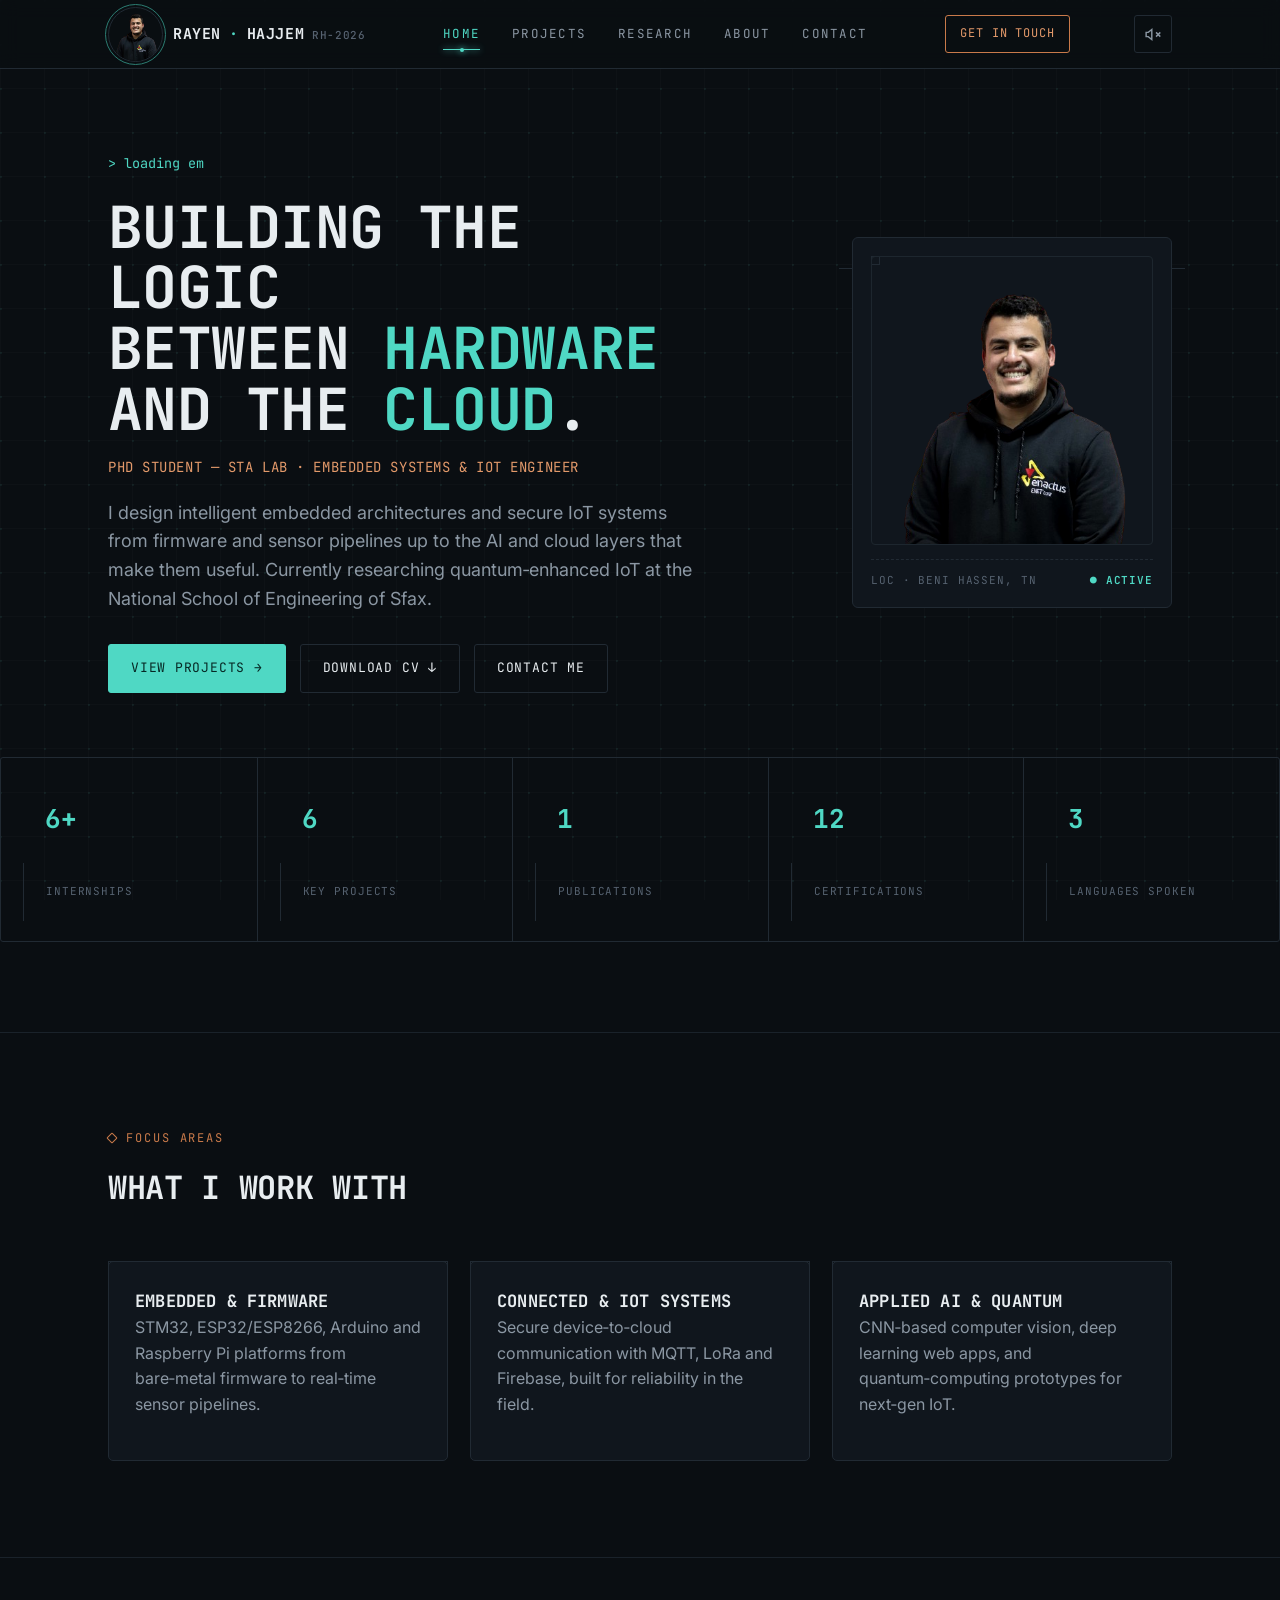
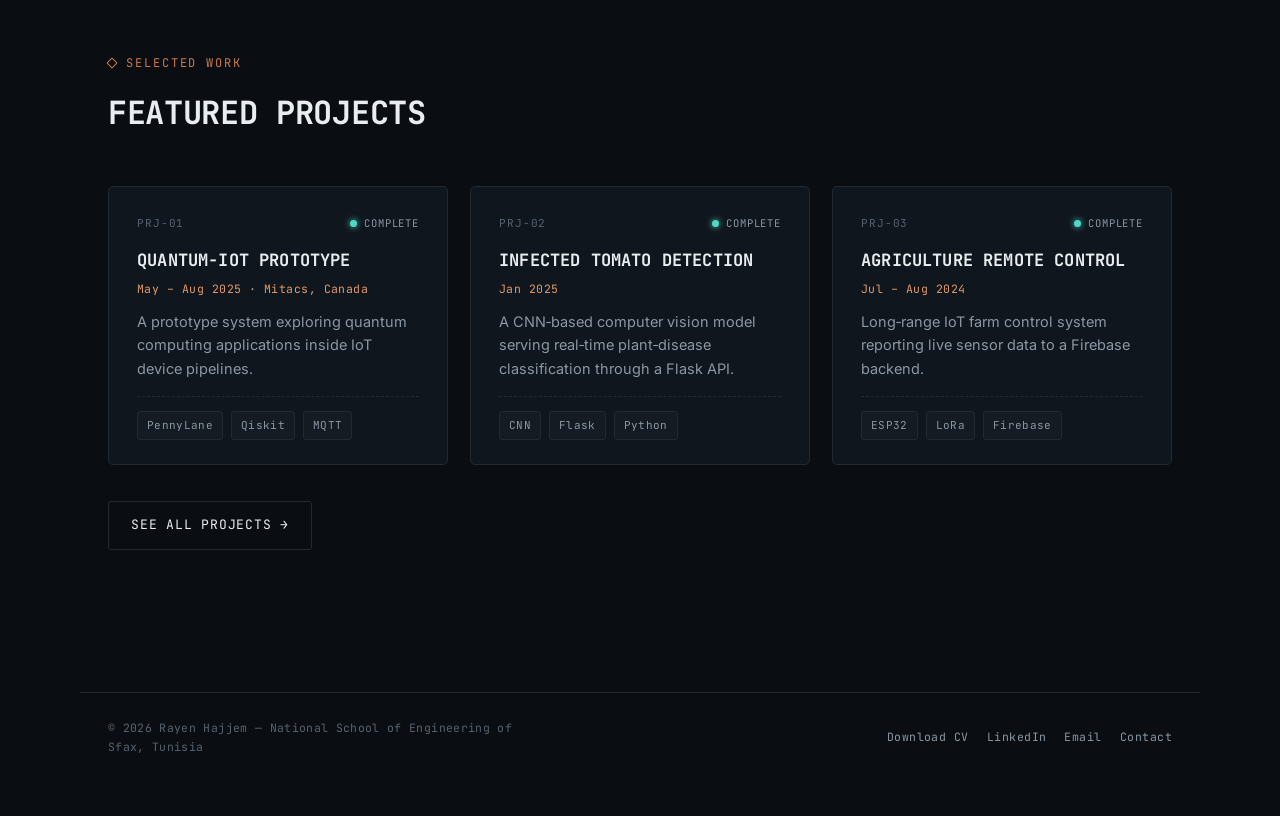
==== commit 3f44867b: "Add files via upload" ====
--- a/index.html
+++ b/index.html
@@ -12,7 +12,7 @@
 
 <header class="topbar">
   <div class="topbar-inner">
-    <a href="index.html" class="brand">RAYEN<span class="dot">·</span>HAJJEM <span class="part-no">RH‑2026</span></a>
+     <a href="index.html" class="brand"><img src="photo.png" alt="Rayen Hajjem" class="brand-avatar"><span class="brand-text">RAYEN<span class="dot">·</span>HAJJEM <span class="part-no">RH‑2026</span></span></a>
     <nav class="navlinks" id="navlinks">
       <a href="index.html" class="active">Home</a>
       <a href="projects.html">Projects</a>
@@ -21,9 +21,13 @@
       <a href="contact.html">Contact</a>
     </nav>
     <a href="contact.html" class="navcta">Get in touch</a>
-    <button class="menu-toggle" aria-label="Toggle menu" aria-expanded="false">
-      <svg viewBox="0 0 24 24" fill="none" stroke="currentColor" stroke-width="2"><path d="M3 6h18M3 12h18M3 18h18"/></svg>
-    </button>
+       <button class="sound-toggle" id="sound-toggle" aria-label="Toggle background music" aria-pressed="false" title="Toggle background music">
+        <svg class="icon-sound-off" viewBox="0 0 24 24" fill="none" stroke="currentColor" stroke-width="2"><path d="M11 5 6 9H3v6h3l5 4V5z"/><path d="M23 9l-6 6M17 9l6 6"/></svg>
+        <svg class="icon-sound-on" viewBox="0 0 24 24" fill="none" stroke="currentColor" stroke-width="2" style="display:none;"><path d="M11 5 6 9H3v6h3l5 4V5z"/><path d="M15.5 8.5a5 5 0 0 1 0 7M18.5 5.5a9 9 0 0 1 0 13"/></svg>
+      </button>
+      <button class="menu-toggle" aria-label="Toggle menu" aria-expanded="false">
+        <svg viewBox="0 0 24 24" fill="none" stroke="currentColor" stroke-width="2"><path d="M3 6h18M3 12h18M3 18h18"/></svg>
+      </button>
   </div>
 </header>
 
--- a/style.css
+++ b/style.css
@@ -145,9 +145,20 @@
   font-size: 15px;
   letter-spacing: .04em;
   display: flex;
-  align-items: baseline;
-  gap: 8px;
-}
+  align-items: center;
+  gap: 10px;
+}
+.brand-avatar{
+  width: 55px;
+  height: 55px;
+  border-radius: 50%;
+  object-fit: cover;
+  border: 1px solid var(--line);
+  outline: 1px solid var(--signal-dim);
+  outline-offset: 2px;
+  flex-shrink: 0;
+}
+.brand-text{ display:flex; align-items:baseline; gap:8px; }
 .brand .part-no{ color: var(--text-faint); font-weight: 500; font-size: 11px; }
 .brand .dot{ color: var(--signal); }
 
@@ -199,6 +210,22 @@
   transition: background .18s ease, color .18s ease;
 }
 .navcta:hover{ background: var(--copper); color: #14100c; }
+
+.nav-actions{ display:flex; align-items:center; gap: 10px; }
+ 
+.sound-toggle{
+  background: none; border: 1px solid var(--line);
+  color: var(--text-dim);
+  width: 38px; height: 38px;
+  border-radius: var(--radius);
+  display: flex; align-items: center; justify-content: center;
+  cursor: pointer;
+  transition: border-color .18s ease, color .18s ease;
+  flex-shrink: 0;
+}
+.sound-toggle:hover{ border-color: var(--signal-dim); color: var(--text); }
+.sound-toggle[aria-pressed="true"]{ border-color: var(--signal); color: var(--signal); }
+.sound-toggle svg{ width: 17px; height: 17px; }
 
 .menu-toggle{
   display: none;
@@ -472,6 +499,22 @@
 @media (max-width: 620px){ .field-row{ grid-template-columns: 1fr; } }
 .form-status{ font-family: var(--mono); font-size: 12px; color: var(--signal); margin-top: 14px; min-height: 16px; }
 
+/* ---------- beyond engineering / creative cards ---------- */
+.creative-card{
+  padding: 26px 26px 24px;
+  border-top: 2px solid var(--amber);
+}
+.creative-card .cert-top{ margin-bottom: 12px; }
+.creative-card h3{ text-transform:none; font-size: 17px; margin-bottom: 8px; }
+.creative-card p{ font-size: 14px; margin-bottom: 18px; }
+.creative-link{
+  font-family: var(--mono); font-size: 12px; letter-spacing:.06em; text-transform:uppercase;
+  color: var(--amber); display:inline-flex; align-items:center; gap:8px;
+  border: 1px solid var(--line); border-radius: var(--radius); padding: 9px 14px;
+  transition: border-color .18s ease, transform .18s ease, background .18s ease, color .18s ease;
+}
+.creative-link:hover{ border-color: var(--amber); background: var(--amber); color: #241804; transform: translateY(-2px); }
+
 /* ---------- badges (certifications / languages) ---------- */
 .badgewrap{ display:flex; flex-wrap:wrap; gap:10px; }
 .badge{
